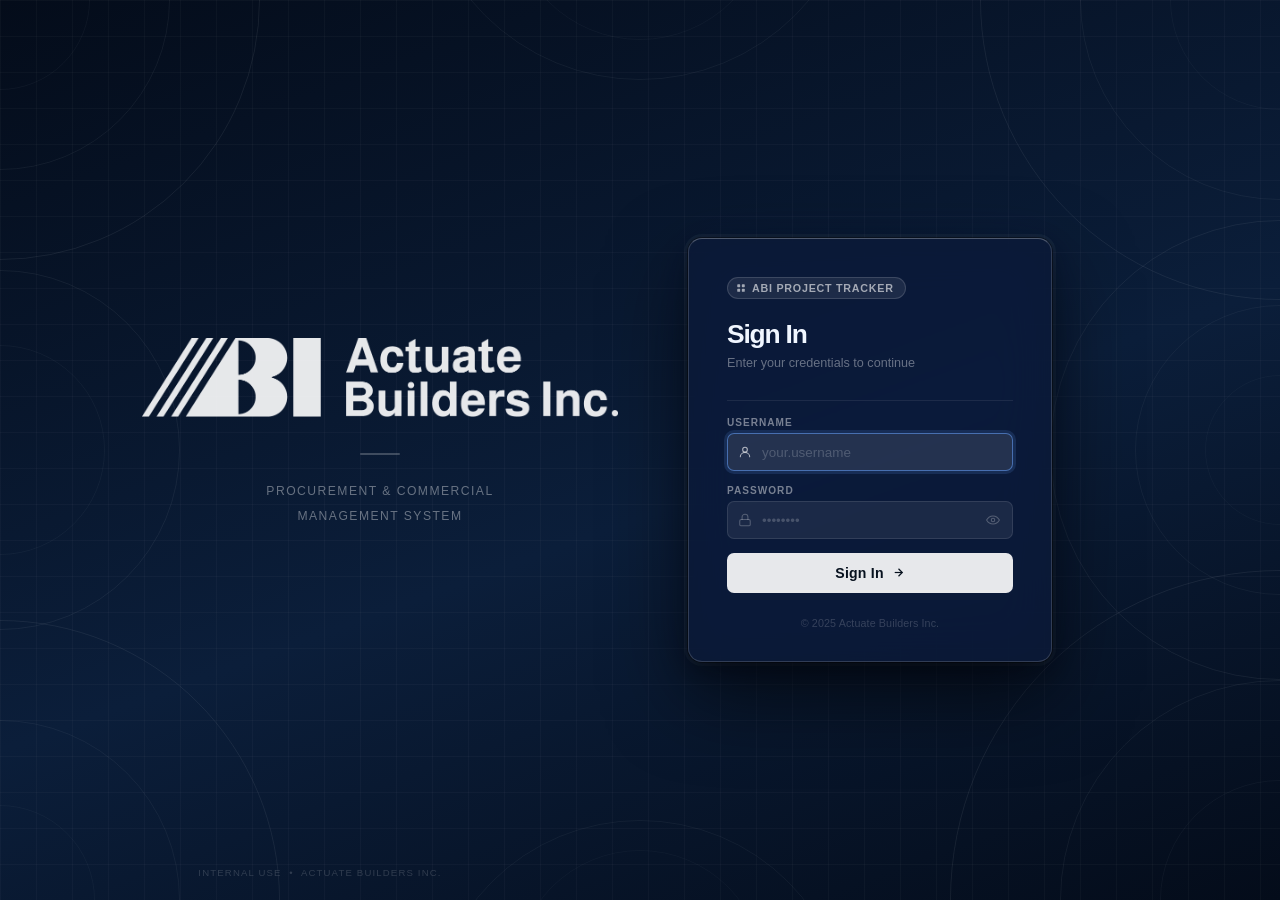
==== audit.html @ 3002691d "Add files via upload" ====
<!DOCTYPE html>
<html lang="en">
<head>
  <meta charset="UTF-8" />
  <meta name="viewport" content="width=device-width, initial-scale=1.0" />
  <title>Audit Log &mdash; ABI Project Tracker</title>
  <link rel="icon" type="image/png" href="favicon.png" />
  <link rel="stylesheet" href="css/styles.css" />
</head>
<body>

  <!-- HEADER -->
  <header class="site-header">
    <div class="header-inner">
      <div class="header-brand">
        <a class="header-logo-link" href="projects.html" title="All Projects">
          <img class="header-logo" src="Abi-Horizontal-Stack-Full-Color-RGB-1064px_72ppi-removebg-preview.png" alt="Actuate Builders Inc." />
        </a>
        <div class="header-logo-divider"></div>
        <div>
          <div class="header-title">Audit Log</div>
          <div class="header-subtitle">Change trail for all procurement actions</div>
        </div>
      </div>
      <div class="header-meta">
        <a href="projects.html" class="nav-link-btn">
          <svg width="13" height="13" viewBox="0 0 24 24" fill="none" stroke="currentColor" stroke-width="2"><rect x="3" y="3" width="7" height="7" rx="1"/><rect x="14" y="3" width="7" height="7" rx="1"/><rect x="3" y="14" width="7" height="7" rx="1"/><rect x="14" y="14" width="7" height="7" rx="1"/></svg>
          All Projects
        </a>
        <span class="header-badge">AUDIT</span>
        <span class="current-date" id="current-date"></span>
        <div class="auth-slot" id="auth-slot"></div>
      </div>
    </div>
  </header>

  <!-- MAIN -->
  <main class="container" style="padding-top: 28px; padding-bottom: 48px;">

    <div style="display:flex;align-items:center;gap:16px;margin-bottom:20px;flex-wrap:wrap;">
      <h1 style="font-size:1.25rem;font-weight:700;margin:0;">Change History</h1>
      <div style="display:flex;gap:10px;flex-wrap:wrap;margin-left:auto;">
        <select class="filter-select" id="filter-project" style="min-width:180px;">
          <option value="">All Projects</option>
        </select>
        <select class="filter-select" id="filter-action">
          <option value="">All Actions</option>
          <option value="create">Created</option>
          <option value="update">Updated</option>
          <option value="delete">Deleted</option>
        </select>
        <button class="btn" id="refresh-btn">
          <svg width="13" height="13" viewBox="0 0 24 24" fill="none" stroke="currentColor" stroke-width="2"><polyline points="23,4 23,11 16,11"/><path d="M20.49 15a9 9 0 1 1-2.12-9.36L23 11"/></svg>
          Refresh
        </button>
      </div>
    </div>

    <div id="audit-log-wrap">
      <div style="text-align:center;padding:60px 20px;color:var(--text-muted);">Loading&hellip;</div>
    </div>

    <div id="audit-pagination" style="display:flex;justify-content:center;gap:10px;margin-top:20px;"></div>

  </main>

  <footer class="site-footer">
    ABI Project Tracker &mdash; Audit Log &nbsp;&bull;&nbsp; <a href="projects.html" style="color:var(--text-light);text-decoration:none;">All Projects &rarr;</a>
  </footer>

  <script src="js/backend.js"></script>
  <script src="js/auth.js"></script>
  <script src="js/store.js"></script>
  <script src="js/audit-admin.js"></script>
</body>
</html>
---- css/styles.css ----
@import url('https://fonts.googleapis.com/css2?family=Inter:wght@400;500;600;700;800&display=swap');

/* ==============================
   RESET & BASE
============================== */
*, *::before, *::after { box-sizing: border-box; margin: 0; padding: 0; }

:root {
  --primary: #1a3a5c;
  --primary-light: #2563a8;
  --accent: #f59e0b;
  --accent-dark: #d97706;
  --success: #16a34a;
  --danger: #dc2626;
  --warning: #ea580c;
  --info: #0284c7;
  --teal: #0d9488;
  --bg: #f1f5f9;
  --surface: #ffffff;
  --surface-2: #f4f7fa;
  --border: #c8d2dc;
  --text: #0f1e30;
  --text-muted: #445567;
  --text-light: #62778f;
  --shadow-sm: 0 1px 3px rgba(0,0,0,.07), 0 1px 2px rgba(0,0,0,.04);
  --shadow: 0 4px 12px -1px rgba(0,0,0,.1), 0 2px 6px -1px rgba(0,0,0,.06);
  --shadow-lg: 0 12px 24px -4px rgba(0,0,0,.12), 0 4px 8px -2px rgba(0,0,0,.06);
  --radius: 8px;
  --radius-lg: 12px;
  --radius-xl: 16px;
  --font: 'Inter', 'Segoe UI', system-ui, -apple-system, sans-serif;
  /* Team colours */
  --comm: #93c5fd;
  --proc: #6ee7b7;
  /* Easing & timing */
  --ease-out: cubic-bezier(0.16, 1, 0.3, 1);
  --ease-in:  cubic-bezier(0.4, 0, 1, 1);
  --ease:     cubic-bezier(0.4, 0, 0.2, 1);
}

html { font-size: 14px; scroll-behavior: smooth; -webkit-font-smoothing: antialiased; }
body { font-family: var(--font); background: var(--bg); color: var(--text); min-height: 100vh; letter-spacing: -0.005em; }

/* ==============================
   HEADER
============================== */
.site-header {
  background: linear-gradient(135deg, #0e2641 0%, #112f50 55%, #0b1f38 100%);
  color: #fff;
  padding: 0 1.5rem;
  position: sticky;
  top: 0;
  z-index: 100;
  box-shadow: 0 2px 20px rgba(0,0,0,.25);
  border-bottom: 1px solid rgba(255,255,255,.05);
}

.header-inner {
  display: flex;
  align-items: center;
  justify-content: space-between;
  height: 50px;
  max-width: 1600px;
  margin: 0 auto;
}

/* ==============================
   TEAM NAV BAR
============================== */
.team-nav-bar {
  border-top: 1px solid rgba(255,255,255,.08);
  background: transparent;
}

.team-nav-inner {
  max-width: 1600px;
  margin: 0 auto;
  padding: 0 1.5rem;
  display: flex;
  align-items: center;
  gap: 2px;
}

.team-btn {
  display: inline-flex;
  align-items: center;
  gap: 6px;
  padding: 7px 16px;
  font-family: var(--font);
  font-size: 0.82rem;
  font-weight: 600;
  color: rgba(255,255,255,.75);
  background: none;
  border: none;
  border-bottom: 3px solid transparent;
  margin-bottom: -1px;
  cursor: pointer;
  transition: color .28s var(--ease), border-color .28s var(--ease), background .28s var(--ease);
  white-space: nowrap;
  letter-spacing: 0.01em;
}

.team-btn:hover {
  color: rgba(255,255,255,.97);
  background: rgba(255,255,255,.06);
}

.team-btn.active[data-team="commercial"] {
  color: var(--comm);
  border-bottom-color: var(--comm);
}

.team-btn.active[data-team="procurement"] {
  color: var(--proc);
  border-bottom-color: var(--proc);
}

.team-divider {
  width: 1px;
  height: 18px;
  background: rgba(255,255,255,.15);
  margin: 0 12px;
}

.team-label {
  font-size: 0.7rem;
  color: rgba(255,255,255,.62);
  letter-spacing: 0.05em;
  text-transform: uppercase;
  font-weight: 500;
}

.header-brand {
  display: flex;
  align-items: center;
  gap: 0;
}

/* ABI logo link */
.header-logo-link {
  display: flex;
  align-items: center;
  line-height: 0;
  border-radius: 4px;
  transition: opacity .15s;
}
.header-logo-link:hover { opacity: .8; }

/* ABI logo */
.header-logo {
  height: 30px;
  width: auto;
  filter: brightness(0) invert(1);
  opacity: 0.92;
  flex-shrink: 0;
}

.header-logo-divider {
  width: 1px;
  height: 28px;
  background: rgba(255,255,255,.18);
  margin: 0 16px;
  flex-shrink: 0;
}

.header-title {
  font-size: 1.05rem;
  font-weight: 700;
  letter-spacing: -0.02em;
  color: #fff;
  line-height: 1.2;
}

.header-subtitle {
  font-size: 0.7rem;
  color: rgba(147,197,253,.96);
  margin-top: 2px;
  letter-spacing: 0.01em;
}

.header-meta {
  display: flex;
  align-items: center;
  gap: 16px;
}

.header-badge {
  background: rgba(255,255,255,.1);
  border: 1px solid rgba(255,255,255,.18);
  border-radius: 20px;
  padding: 3px 11px;
  font-size: 0.67rem;
  color: rgba(224,242,254,.97);
  font-weight: 600;
  letter-spacing: 0.06em;
  text-transform: uppercase;
}

.current-date {
  font-size: 0.7rem;
  color: rgba(147,197,253,.9);
  font-weight: 400;
}

.nav-link-btn {
  display: inline-flex;
  align-items: center;
  gap: 6px;
  padding: 6px 14px;
  background: rgba(255,255,255,.09);
  border: 1px solid rgba(255,255,255,.15);
  border-radius: 8px;
  color: rgba(224,242,254,.97);
  font-size: 0.73rem;
  font-weight: 500;
  text-decoration: none;
  transition: background .22s var(--ease), border-color .22s var(--ease), color .22s var(--ease), box-shadow .22s var(--ease);
  font-family: var(--font);
  letter-spacing: 0;
}
.nav-link-btn:hover {
  background: rgba(255,255,255,.17);
  border-color: rgba(255,255,255,.28);
  color: #fff;
  box-shadow: 0 2px 10px rgba(0,0,0,.2);
}

/* ==============================
   LAYOUT
============================== */
.container {
  max-width: 1600px;
  margin: 0 auto;
  padding: 0.75rem 1.5rem 0.5rem;
}

/* ==============================
   SUMMARY CARDS
============================== */
.summary-grid {
  display: grid;
  grid-template-columns: repeat(6, minmax(0, 1fr));
  gap: 0.375rem;
  margin-bottom: 0.625rem;
}

.summary-card {
  background: var(--surface);
  border-radius: 6px;
  padding: 0.625rem 0.875rem 0.625rem 0.875rem;
  box-shadow: 0 1px 3px rgba(0,0,0,.07);
  border: 1px solid var(--border);
  border-left: 3px solid transparent;
  position: relative;
  overflow: hidden;
  transition: box-shadow .28s var(--ease-out), transform .28s var(--ease-out), border-color .28s;
}

.summary-card:hover {
  box-shadow: 0 8px 24px rgba(0,0,0,.12);
  transform: translateY(-2px);
}

/* Cards fade+slide in on page load */
.summary-grid { animation: gridFadeIn .4s var(--ease-out) both; }
@keyframes gridFadeIn {
  from { opacity: 0; transform: translateY(6px); }
  to   { opacity: 1; transform: translateY(0);   }
}

.summary-card::before { display: none; }

.summary-card.blue   { border-left-color: var(--primary-light); }
.summary-card.amber  { border-left-color: var(--accent); }
.summary-card.green  { border-left-color: var(--success); }
.summary-card.orange { border-left-color: var(--warning); }
.summary-card.sky    { border-left-color: var(--info); }
.summary-card.purple { border-left-color: #7c3aed; }
.summary-card.teal   { border-left-color: var(--teal); }
.summary-card.red    { border-left-color: var(--danger); }

.hidden { display: none !important; }

.card-label {
  font-size: 0.65rem;
  font-weight: 700;
  text-transform: uppercase;
  letter-spacing: 0.07em;
  color: var(--text-muted);
  margin-bottom: 3px;
}

.card-value {
  font-size: 1.3rem;
  font-weight: 800;
  color: var(--text);
  line-height: 1;
  letter-spacing: -0.025em;
}

.card-value.small { font-size: 1.05rem; letter-spacing: -0.02em; }

.card-sub {
  font-size: 0.63rem;
  color: var(--text-light);
  margin-top: 3px;
}

.card-icon {
  position: absolute;
  right: 0.75rem;
  top: 50%;
  transform: translateY(-50%);
  font-size: 2rem;
  opacity: 0.04;
  color: var(--primary);
}

/* ==============================
   TOOLBAR
============================== */
.toolbar {
  background: var(--surface);
  border: 1px solid var(--border);
  border-radius: var(--radius);
  padding: .5rem .875rem;
  display: flex;
  flex-wrap: wrap;
  gap: .4rem;
  align-items: center;
  margin-bottom: 0.625rem;
  box-shadow: var(--shadow-sm);
}

.search-wrap {
  position: relative;
  flex: 1;
  min-width: 200px;
}

.search-wrap svg {
  position: absolute;
  left: 10px;
  top: 50%;
  transform: translateY(-50%);
  color: var(--text-muted);
  pointer-events: none;
}

.search-input {
  width: 100%;
  padding: 6px 10px 6px 30px;
  border: 1.5px solid var(--border);
  border-radius: var(--radius);
  font-family: var(--font);
  font-size: 0.85rem;
  color: var(--text);
  background: var(--surface-2);
  transition: border-color .22s var(--ease), box-shadow .28s var(--ease-out), background .22s;
  outline: none;
}

.search-input:focus {
  border-color: var(--primary-light);
  box-shadow: 0 0 0 3px rgba(37,99,168,.14);
  background: #fff;
}

.filter-select {
  padding: 6px 28px 6px 10px;
  border: 1.5px solid var(--border);
  border-radius: var(--radius);
  font-family: var(--font);
  font-size: 0.85rem;
  color: var(--text);
  background: var(--surface-2);
  cursor: pointer;
  outline: none;
  appearance: none;
  background-image: url("data:image/svg+xml,%3Csvg xmlns='http://www.w3.org/2000/svg' width='12' height='12' viewBox='0 0 24 24' fill='none' stroke='%2364748b' stroke-width='2'%3E%3Cpath d='M6 9l6 6 6-6'/%3E%3C/svg%3E");
  background-repeat: no-repeat;
  background-position: right 10px center;
  transition: border-color .15s;
  min-width: 170px;
}

.filter-select:focus { border-color: var(--primary-light); }

.toolbar-divider {
  width: 1px;
  height: 28px;
  background: var(--border);
}

.btn {
  display: inline-flex;
  align-items: center;
  gap: 5px;
  padding: 5px 11px;
  border: 1px solid var(--border);
  border-radius: var(--radius);
  font-family: var(--font);
  font-size: 0.8rem;
  font-weight: 500;
  cursor: pointer;
  transition: background .22s var(--ease-out), border-color .22s, box-shadow .22s var(--ease-out), transform .18s var(--ease-out), color .22s;
  background: var(--surface);
  color: var(--text);
  text-decoration: none;
  white-space: nowrap;
  letter-spacing: -0.005em;
}

.btn:hover { background: var(--surface-2); border-color: #c8d4e0; transform: translateY(-1px); box-shadow: 0 2px 6px rgba(0,0,0,.07); }
.btn:active { transform: scale(.97) translateY(0); box-shadow: none; transition-duration: .08s; }
.btn-primary { background: var(--primary); color: #fff; border-color: var(--primary); }
.btn-primary:hover { background: var(--primary-light); border-color: var(--primary-light); box-shadow: 0 4px 14px rgba(37,99,168,.38); }

.result-count {
  margin-left: auto;
  font-size: 0.75rem;
  color: var(--text-muted);
  white-space: nowrap;
}

/* ==============================
   TABLE SECTION
============================== */
.table-section {
  background: var(--surface);
  border: 1px solid var(--border);
  border-radius: var(--radius-lg);
  box-shadow: var(--shadow-sm);
  overflow: hidden;
  margin-bottom: 0;
}

.table-tabs {
  display: flex;
  border-bottom: 1px solid var(--border);
  background: linear-gradient(to bottom, #f7f9fc, #f1f5f9);
  padding: 0 0.625rem;
  gap: 2px;
}

.tab-btn {
  padding: 7px 12px;
  font-size: 0.76rem;
  font-weight: 600;
  color: var(--text-muted);
  cursor: pointer;
  border: none;
  background: none;
  border-bottom: 2px solid transparent;
  margin-bottom: -1px;
  transition: color .22s var(--ease), border-color .22s var(--ease), background .22s var(--ease);
  font-family: var(--font);
  white-space: nowrap;
  letter-spacing: 0.01em;
  border-radius: 6px 6px 0 0;
}

.tab-btn:hover { color: var(--text); background: rgba(0,0,0,.04); }
.tab-btn.active { color: var(--primary-light); border-bottom-color: var(--primary-light); font-weight: 700; background: rgba(37,99,168,.05); }

.table-wrap {
  overflow-x: auto;
}

table {
  width: 100%;
  border-collapse: collapse;
  font-size: 0.82rem;
}

thead th {
  background: linear-gradient(to bottom, #e4ebf4 0%, #d9e3ee 100%);
  color: var(--text-muted);
  font-size: 0.68rem;
  font-weight: 700;
  text-transform: uppercase;
  letter-spacing: 0.07em;
  padding: 7px 10px;
  text-align: center;
  border-bottom: 2px solid var(--border);
  white-space: nowrap;
  position: sticky;
  top: 0;
  z-index: 2;
  cursor: pointer;
  user-select: none;
  transition: background .22s var(--ease), color .22s var(--ease);
}

thead th:hover { background: linear-gradient(to bottom, #d9e1ec 0%, #cdd6e4 100%); color: var(--text); }
thead th .sort-icon { margin-left: 4px; opacity: 0.52; font-size: 10px; transition: opacity .2s, color .2s, transform .2s var(--ease-out); }
thead th.sort-asc  .sort-icon { opacity: 1; color: var(--primary-light); transform: translateY(-1px); }
thead th.sort-desc .sort-icon { opacity: 1; color: var(--primary-light); transform: translateY(1px); }

tbody tr {
  border-bottom: 1px solid #dde4ee;
  transition: background .22s var(--ease);
  cursor: pointer;
}

tbody tr:nth-child(even) { background: #eef3f9; }
tbody tr:hover { background: #f0f6ff !important; }
tbody tr:last-child { border-bottom: none; }
tbody tr.long-lead { background: #fffcf0 !important; }
tbody tr.long-lead:nth-child(even) { background: #fffae8 !important; }
tbody tr.long-lead:hover { background: #fef6d6 !important; }
tbody tr.highlighted { background: #edf5ff !important; }

td {
  padding: 7px 10px;
  vertical-align: middle;
  text-align: center;
  color: var(--text);
  max-width: 280px;
  overflow: hidden;
  white-space: nowrap;
}

/* Cell overflow tooltip */
#cell-tooltip {
  position: fixed;
  display: none;
  background: #1a2540;
  color: #f1f5f9;
  padding: 7px 12px;
  border-radius: 7px;
  font-size: 0.8rem;
  font-family: var(--font);
  line-height: 1.5;
  max-width: 360px;
  white-space: normal;
  word-break: break-word;
  pointer-events: none;
  z-index: 9999;
  box-shadow: 0 6px 20px rgba(0,0,0,.3);
  border: 1px solid rgba(255,255,255,.1);
}

td.num { color: var(--text); font-weight: 700; text-align: center; }
td.amount { font-variant-numeric: tabular-nums; text-align: center; font-weight: 500; }
td.amount.negative { color: var(--danger); }
td.amount.positive { color: var(--success); }

.trade-tag {
  display: inline-block;
  padding: 2px 8px;
  border-radius: 20px;
  font-size: 0.68rem;
  font-weight: 600;
  background: #e0e7ff;
  color: #3730a3;
  white-space: nowrap;
}

.trade-tag.prelim  { background: #e0f2fe; color: #0369a1; }
.trade-tag.civil   { background: #dcfce7; color: #166534; }
.trade-tag.mech    { background: #fef3c7; color: #92400e; }
.trade-tag.fire    { background: #fee2e2; color: #991b1b; }
.trade-tag.elec    { background: #ede9fe; color: #5b21b6; }
.trade-tag.join    { background: #fce7f3; color: #9d174d; }
.trade-tag.sign    { background: #e0f2fe; color: #0369a1; }
.trade-tag.aux     { background: #d1fae5; color: #065f46; }

.priority-badge {
  display: inline-block;
  padding: 2px 8px;
  border-radius: 4px;
  font-size: 0.68rem;
  font-weight: 700;
  text-transform: uppercase;
  letter-spacing: 0.05em;
}

.priority-badge.high   { background: #fee2e2; color: #b91c1c; }
.priority-badge.medium { background: #fef3c7; color: #b45309; }
.priority-badge.low    { background: #d1fae5; color: #065f46; }

.status-dot {
  width: 8px;
  height: 8px;
  border-radius: 50%;
  display: inline-block;
  margin-right: 6px;
}

.status-dot.lead  { background: var(--accent); box-shadow: 0 0 0 3px rgba(245,158,11,.2); }
.status-dot.empty { background: #cbd5e1; }

.long-lead-tag {
  display: inline-flex;
  align-items: center;
  gap: 4px;
  padding: 2px 8px;
  border-radius: 4px;
  background: #fef3c7;
  color: #92400e;
  font-size: 0.68rem;
  font-weight: 700;
  border: 1px solid #fde68a;
  white-space: nowrap;
}

.po-tag {
  display: inline-flex;
  align-items: center;
  gap: 4px;
  padding: 2px 8px;
  border-radius: 4px;
  background: #dcfce7;
  color: #166534;
  font-size: 0.68rem;
  font-weight: 700;
  border: 1px solid #bbf7d0;
}

.empty-tag {
  color: var(--text-light);
  font-size: 0.75rem;
}

.endorsed-tag {
  display: inline-flex;
  align-items: center;
  padding: 2px 8px;
  border-radius: 4px;
  background: #dbeafe;
  color: #1d4ed8;
  font-size: 0.68rem;
  font-weight: 700;
  border: 1px solid #bfdbfe;
}

.scope-text {
  display: block;
  white-space: nowrap;
  overflow: hidden;
  text-overflow: ellipsis;
  max-width: 100%;
  text-align: left;
}

.timeline-text {
  display: block;
  white-space: nowrap;
  overflow: hidden;
  text-overflow: ellipsis;
  max-width: 100%;
  text-align: left;
  font-size: 0.82rem;
  color: var(--text-muted);
}

td.td-amt {
  font-variant-numeric: tabular-nums;
  text-align: center;
  font-weight: 500;
  white-space: nowrap;
}

span.amount { font-variant-numeric: tabular-nums; }
span.amount.negative { color: var(--danger); font-weight: 600; }
span.amount.positive { color: var(--success); font-weight: 600; }


/* Modal section tags */
.modal-section-tag {
  display: flex;
  align-items: center;
  gap: 8px;
}

.modal-section-tag::before {
  content: '';
  display: inline-block;
  width: 10px;
  height: 10px;
  border-radius: 50%;
  flex-shrink: 0;
}

.modal-section-tag.commercial::before { background: var(--comm); }
.modal-section-tag.procurement::before { background: var(--proc); }

.no-results {
  text-align: center;
  padding: 4rem 2rem;
  color: var(--text-muted);
}

.no-results svg { opacity: 0.3; margin-bottom: 12px; }
.no-results p { font-size: 0.9rem; }

/* ==============================
   MODAL
============================== */
.modal-overlay {
  position: fixed;
  inset: 0;
  background: rgba(10,18,35,.6);
  backdrop-filter: blur(2px);
  -webkit-backdrop-filter: blur(2px);
  z-index: 200;
  display: flex;
  align-items: center;
  justify-content: center;
  padding: 1.5rem;
  opacity: 0;
  pointer-events: none;
  transition: opacity .28s var(--ease);
}

.modal-overlay.open {
  opacity: 1;
  pointer-events: all;
}

/* Exit state: slide down, fade out, shrink slightly */
.modal {
  background: var(--surface);
  border-radius: var(--radius-xl);
  width: 100%;
  max-width: 820px;
  max-height: 90vh;
  display: flex;
  flex-direction: column;
  box-shadow: 0 28px 60px rgba(0,0,0,.3), 0 0 0 1px rgba(255,255,255,.05);
  opacity: 0;
  transform: translateY(18px) scale(.97);
  transition: transform .2s var(--ease-in), opacity .2s var(--ease-in);
}

/* Entry state: spring up, fade in */
.modal-overlay.open .modal {
  opacity: 1;
  transform: translateY(0) scale(1);
  transition: transform .42s var(--ease-out), opacity .3s var(--ease-out);
}

.modal-header {
  display: flex;
  align-items: flex-start;
  justify-content: space-between;
  padding: 1rem 1.375rem 0.875rem;
  border-bottom: 1px solid var(--border);
  gap: 0.75rem;
}

.modal-title-wrap {}
.modal-no {
  font-size: 0.72rem;
  font-weight: 700;
  color: var(--text-muted);
  text-transform: uppercase;
  letter-spacing: 0.07em;
  margin-bottom: 4px;
}

.modal-title {
  font-size: 1.1rem;
  font-weight: 700;
  color: var(--text);
  line-height: 1.3;
}

.modal-close {
  width: 32px;
  height: 32px;
  border-radius: 8px;
  border: 1px solid var(--border);
  background: none;
  cursor: pointer;
  display: flex;
  align-items: center;
  justify-content: center;
  color: var(--text-muted);
  font-size: 1.1rem;
  flex-shrink: 0;
  transition: background .22s var(--ease), color .22s var(--ease), transform .22s var(--ease-out), border-color .22s;
}

.modal-close:hover { background: var(--surface-2); color: var(--text); transform: rotate(90deg); border-color: #c8d4e0; }

.modal-body {
  overflow-y: auto;
  padding: 1rem 1.375rem;
  flex: 1;
}

.modal-section {
  margin-bottom: 1rem;
}

.modal-section-title {
  font-size: 0.68rem;
  font-weight: 700;
  text-transform: uppercase;
  letter-spacing: 0.08em;
  color: var(--text-muted);
  margin-bottom: 7px;
  padding-bottom: 5px;
  border-bottom: 1px solid var(--border);
}

.detail-grid {
  display: grid;
  grid-template-columns: repeat(auto-fit, minmax(200px, 1fr));
  gap: 7px;
}

.detail-item {}
.detail-label {
  font-size: 0.68rem;
  font-weight: 600;
  color: var(--text-muted);
  text-transform: uppercase;
  letter-spacing: 0.05em;
  margin-bottom: 3px;
}

.detail-value {
  font-size: 0.85rem;
  color: var(--text);
  font-weight: 500;
}

.detail-value.amount { color: var(--primary-light); font-weight: 700; }
.detail-value.negative { color: var(--danger); font-weight: 700; }
.detail-value.positive { color: var(--success); font-weight: 700; }
.detail-value.empty { color: var(--text-light); font-style: italic; font-weight: 400; }

.modal-footer {
  padding: 0.625rem 1.375rem;
  border-top: 1px solid var(--border);
  display: flex;
  justify-content: flex-end;
  gap: 6px;
}

/* ==============================
   SHARED FORM UTILITIES
   (used by add-item modal in index.html)
============================== */
.form-row { margin-bottom: 0.625rem; }
.form-row.two-col { display: grid; grid-template-columns: 1fr 1fr; gap: 0.75rem; }
.form-group { display: flex; flex-direction: column; gap: 4px; }
.form-group.required .form-label::after { content: ' *'; color: var(--danger); }
.form-label {
  font-size: 0.68rem;
  font-weight: 700;
  color: var(--text-muted);
  text-transform: uppercase;
  letter-spacing: .05em;
}
.form-input {
  width: 100%;
  padding: 6px 10px;
  border: 1.5px solid var(--border);
  border-radius: var(--radius);
  font-family: var(--font);
  font-size: 0.875rem;
  color: var(--text);
  background: var(--surface-2);
  outline: none;
  transition: border-color .22s var(--ease), box-shadow .28s var(--ease-out), background .22s;
  box-sizing: border-box;
}
.form-input:focus { border-color: var(--primary-light); box-shadow: 0 0 0 3px rgba(37,99,168,.14); background: #fff; }
.form-input:disabled,
.form-input[readonly] {
  background: #f1f5f9;
  color: #64748b;
  cursor: default;
  border-color: #e2e8f0;
  box-shadow: none;
}
.form-textarea { resize: vertical; min-height: 72px; }
.form-error { font-size: 0.75rem; color: var(--danger); font-weight: 600; margin-right: auto; }

/* View-only mode for the edit modal (viewers) */
.form-view-only {
  pointer-events: none;
  user-select: text;
}
.modal-view-banner {
  display: flex;
  align-items: center;
  gap: 10px;
  background: #fffbeb;
  border: 1.5px solid #f59e0b;
  border-left: 4px solid #f59e0b;
  border-radius: 8px;
  padding: 11px 14px;
  margin-bottom: 18px;
  font-size: .82rem;
  color: #92400e;
  font-weight: 600;
  letter-spacing: .005em;
}
.modal-view-banner svg { flex-shrink: 0; color: #d97706; width: 15px; height: 15px; }

/* Add-item modal section dividers */
.ai-section { margin-bottom: 1rem; padding-bottom: 1rem; border-bottom: 1px solid var(--border); }
.ai-section:last-child { border-bottom: none; margin-bottom: 0; padding-bottom: 0; }
.ai-section-title {
  font-size: 0.65rem;
  font-weight: 700;
  text-transform: uppercase;
  letter-spacing: .08em;
  color: var(--text-muted);
  margin-bottom: 0.75rem;
  display: flex;
  align-items: center;
  gap: 6px;
}
.ai-section-title::before {
  content: '';
  display: inline-block;
  width: 7px;
  height: 7px;
  border-radius: 50%;
  background: var(--border);
  flex-shrink: 0;
}
.ai-section-title.commercial::before { background: var(--comm); }
.ai-section-title.procurement::before { background: var(--proc); }

.add-item-modal { max-width: 680px; }
.ai-checkbox-row {
  display: flex;
  align-items: center;
  gap: 8px;
  padding-top: 1.5rem;
}
.ai-checkbox-row input[type="checkbox"] {
  width: 15px;
  height: 15px;
  accent-color: var(--primary-light);
  cursor: pointer;
  flex-shrink: 0;
}
.ai-checkbox-row label {
  font-size: 0.8rem;
  color: var(--text-muted);
  cursor: pointer;
  margin: 0;
}

/* ==============================
   IMPORT EXCEL MODAL
============================== */
.import-modal { max-width: 660px; }

/* Outline button variant (Import Excel) */
.btn-outline {
  background: transparent;
  color: var(--primary-light);
  border: 1.5px solid var(--primary-light);
}
.btn-outline:hover {
  background: #eff6ff;
  border-color: var(--primary);
  color: var(--primary);
  box-shadow: 0 4px 14px rgba(37,99,168,.18);
}

/* Drop zone */
.imp-dropzone {
  border: 2px dashed var(--border);
  border-radius: var(--radius-lg);
  padding: 2.5rem 2rem 2rem;
  text-align: center;
  cursor: pointer;
  transition: border-color .28s var(--ease), background .28s var(--ease);
  user-select: none;
}
.imp-dropzone:hover, .imp-dropzone.drag-over {
  border-color: var(--primary-light);
  background: #eff6ff;
}
.imp-dz-icon {
  color: var(--text-light);
  margin-bottom: 0.75rem;
  transition: transform .32s var(--ease-out), color .28s var(--ease);
}
.imp-dropzone:hover .imp-dz-icon,
.imp-dropzone.drag-over .imp-dz-icon {
  transform: scale(1.15) translateY(-3px);
  color: var(--primary-light);
}
.imp-dz-title { font-weight: 700; font-size: 0.95rem; color: var(--text); }
.imp-dz-sub { font-size: 0.8rem; color: var(--text-muted); margin-top: 0.3rem; }
.imp-hint {
  font-size: 0.75rem;
  color: var(--text-light);
  text-align: center;
  margin-top: 0.9rem;
  line-height: 1.5;
}

/* Info bar */
.imp-info-bar {
  background: #f0fdf4;
  border: 1px solid #86efac;
  border-radius: var(--radius);
  padding: 0.65rem 1rem;
  margin-bottom: 0.9rem;
  font-size: 0.82rem;
  color: #166534;
  line-height: 1.5;
}
.imp-unmapped { color: #92400e; }

/* Sheet row + top action row */
.imp-top-row {
  display: flex;
  align-items: center;
  gap: 0.6rem;
  margin-bottom: 0.9rem;
  flex-wrap: wrap;
}
.imp-sheet-row {
  display: flex;
  align-items: center;
  gap: 0.6rem;
  flex: 1;
}
.imp-sheet-label { font-size: 0.8rem; font-weight: 600; color: var(--text-muted); white-space: nowrap; }
.imp-sheet-sel { max-width: 260px; padding: 5px 10px; font-size: 0.82rem; }
.imp-reselect {
  margin-left: auto;
  flex-shrink: 0;
  font-size: 0.78rem;
  color: var(--text-muted);
  background: none;
  border: 1px solid var(--border);
  padding: 4px 10px;
  cursor: pointer;
  border-radius: var(--radius);
}
.imp-reselect { transition: background .22s var(--ease), color .22s var(--ease), border-color .22s; }
.imp-reselect:hover { background: var(--surface-2); color: var(--text); border-color: #c8d4e0; }

/* Preview table */
.imp-preview-wrap {
  border: 1px solid var(--border);
  border-radius: var(--radius);
  overflow: auto;
  max-height: 190px;
  margin-bottom: 1rem;
}
.imp-preview-wrap table {
  width: 100%;
  border-collapse: collapse;
  font-size: 0.76rem;
  white-space: nowrap;
}
.imp-preview-wrap thead th {
  background: var(--surface-2);
  padding: 6px 10px;
  font-weight: 700;
  color: var(--text-muted);
  border-bottom: 1px solid var(--border);
  position: sticky;
  top: 0;
}
.imp-preview-wrap tbody td {
  padding: 5px 10px;
  border-bottom: 1px solid #f1f5f9;
  color: var(--text);
}
.imp-preview-wrap tbody tr:last-child td { border-bottom: none; }
.imp-empty { color: var(--text-light); }

/* Import mode selector */
.imp-mode-section { margin-top: 0.25rem; }
.imp-mode-title {
  font-size: 0.68rem;
  font-weight: 700;
  text-transform: uppercase;
  letter-spacing: .07em;
  color: var(--text-muted);
  margin-bottom: 0.5rem;
}
.imp-mode-opt {
  display: flex;
  align-items: flex-start;
  gap: 0.7rem;
  padding: 0.7rem 0.875rem;
  border: 1.5px solid var(--border);
  border-radius: var(--radius);
  cursor: pointer;
  margin-bottom: 0.4rem;
  transition: border-color .22s var(--ease), background .22s var(--ease), box-shadow .22s var(--ease-out), transform .22s var(--ease-out);
}
.imp-mode-opt:hover {
  transform: translateY(-1px);
  box-shadow: 0 3px 10px rgba(0,0,0,.07);
}
.imp-mode-opt:has(input:checked) {
  border-color: var(--primary-light);
  background: #eff6ff;
  box-shadow: 0 0 0 3px rgba(37,99,168,.08);
}
.imp-mode-opt input { margin-top: 2px; flex-shrink: 0; accent-color: var(--primary-light); }
.imp-mode-opt strong { display: block; font-size: 0.84rem; color: var(--text); margin-bottom: 2px; }
.imp-mode-opt span { font-size: 0.76rem; color: var(--text-muted); }

/* Progress */
.imp-progress-text {
  text-align: center;
  font-size: 0.9rem;
  font-weight: 600;
  color: var(--text);
  margin: 1.5rem 0 1rem;
}
.imp-progress-bar {
  height: 8px;
  background: var(--border);
  border-radius: 99px;
  overflow: hidden;
  margin: 0 0.5rem;
}
.imp-progress-fill {
  height: 100%;
  background: var(--primary-light);
  border-radius: 99px;
  transition: width .25s ease;
}
.imp-progress-sub {
  text-align: center;
  font-size: 0.8rem;
  color: var(--text-muted);
  margin-top: 0.75rem;
  min-height: 1.2rem;
}

/* ==============================
   FOOTER
============================== */
.site-footer {
  text-align: center;
  padding: 0.5rem 1.5rem;
  font-size: 0.7rem;
  color: var(--text-light);
  border-top: 1px solid var(--border);
  margin-top: 0.5rem;
  background: var(--surface);
  letter-spacing: 0.01em;
}

/* ==============================
   OVERDUE / DUE-SOON ROW ALERTS
============================== */
tbody tr.row-overdue  { background: rgba(220,38,38,.055) !important; }
tbody tr.row-overdue:hover  { background: rgba(220,38,38,.10) !important; }
tbody tr.row-due-soon { background: rgba(234,88,12,.04) !important; }
tbody tr.row-due-soon:hover { background: rgba(234,88,12,.08) !important; }

.date-urg {
  display: inline-flex;
  align-items: center;
  gap: 3px;
  font-size: 0.78rem;
  font-weight: 600;
  white-space: nowrap;
}
.date-urg.overdue  { color: var(--danger); }
.date-urg.due-soon { color: var(--warning); }

/* ==============================
   BULK ACTION BAR
============================== */
.bulk-bar {
  position: fixed;
  bottom: 1.75rem;
  left: 50%;
  transform: translateX(-50%) translateY(12px);
  display: flex;
  align-items: center;
  gap: 0.5rem;
  background: #0e2641;
  color: #e2eaf3;
  border-radius: 40px;
  padding: 0.5rem 1rem 0.5rem 1.1rem;
  box-shadow: 0 8px 28px rgba(0,0,0,.35), 0 2px 8px rgba(0,0,0,.2);
  z-index: 300;
  opacity: 0;
  pointer-events: none;
  transition: opacity .22s var(--ease), transform .22s var(--ease-out);
  font-size: 0.78rem;
  font-weight: 600;
  white-space: nowrap;
  border: 1px solid rgba(255,255,255,.1);
}

/* ==============================
   AUTH BADGE (header)
============================== */
.auth-slot {
  display: flex;
  align-items: center;
  gap: 8px;
}
.auth-user-badge {
  display: flex;
  align-items: center;
  gap: 6px;
}
.auth-avatar {
  width: 26px;
  height: 26px;
  border-radius: 50%;
  background: rgba(255,255,255,.18);
  color: #fff;
  font-size: .75rem;
  font-weight: 700;
  display: flex;
  align-items: center;
  justify-content: center;
  flex-shrink: 0;
}
.auth-name {
  font-size: .76rem;
  font-weight: 500;
  color: rgba(255,255,255,.85);
  max-width: 120px;
  overflow: hidden;
  text-overflow: ellipsis;
  white-space: nowrap;
}
.auth-role-pill {
  font-size: .65rem;
  font-weight: 700;
  letter-spacing: .05em;
  text-transform: uppercase;
  padding: 2px 7px;
  border-radius: 20px;
}
.auth-role-admin  { background: rgba(239,68,68,.3);   color: #fca5a5; }
.auth-role-editor { background: rgba(234,179,8,.25);  color: #fde68a; }
.auth-role-viewer { background: rgba(148,163,184,.2); color: #cbd5e1; }

/* ==============================
   HISTORY BUTTON (table rows)
============================== */
.td-hist {
  width: 36px;
  min-width: 36px;
  padding: 0 4px !important;
  text-align: center;
  vertical-align: middle;
}
.th-hist {
  width: 36px;
  min-width: 36px;
  text-align: center;
  color: var(--text-muted);
}
.btn-hist {
  display: inline-flex;
  align-items: center;
  justify-content: center;
  width: 26px;
  height: 26px;
  border: none;
  background: transparent;
  border-radius: 6px;
  color: var(--text-muted);
  cursor: pointer;
  transition: background .12s, color .12s;
  padding: 0;
}
.btn-hist:hover { background: rgba(37,99,235,.1); color: var(--primary); }

/* ==============================
   HISTORY / AUDIT TIMELINE
============================== */

/* Modal container */
.history-modal {
  max-width: 620px;
  width: 96vw;
  max-height: 84vh;
  display: flex;
  flex-direction: column;
}
.history-modal .modal-body {
  overflow-y: auto;
  flex: 1;
  padding: 16px 18px;
}

/* State messages */
.hist-loading, .hist-empty, .hist-error {
  text-align: center;
  padding: 44px 20px;
  color: var(--text-muted);
  font-size: .88rem;
}
.hist-error { color: #b91c1c; }

/* ── Timeline wrapper ── */
.hist-timeline {
  position: relative;
  padding-left: 28px;
}
.hist-timeline::before {
  content: '';
  position: absolute;
  left: 8px;
  top: 0; bottom: 0;
  width: 2px;
  background: linear-gradient(to bottom, #e2e8f0 85%, transparent 100%);
  border-radius: 2px;
}

/* ── Entry ── */
.hist-entry {
  position: relative;
  margin-bottom: 14px;
}

/* Colored timeline dot */
.hist-dot {
  position: absolute;
  left: -23px;
  top: 15px;
  width: 10px; height: 10px;
  border-radius: 50%;
  background: #94a3b8;
  border: 2px solid #fff;
  box-shadow: 0 0 0 1.5px #cbd5e1;
  z-index: 1;
}
.hist-entry.create .hist-dot { background: #16a34a; box-shadow: 0 0 0 1.5px #86efac; }
.hist-entry.update .hist-dot { background: #2563eb; box-shadow: 0 0 0 1.5px #93c5fd; }
.hist-entry.delete .hist-dot { background: #dc2626; box-shadow: 0 0 0 1.5px #fca5a5; }

/* ── Card ── */
.hist-card {
  border: 1px solid #e5e7eb;
  border-radius: 10px;
  overflow: hidden;
  background: #fff;
  transition: box-shadow .15s;
}
.hist-card:hover { box-shadow: 0 2px 10px rgba(0,0,0,.07); }

/* Card header */
.hist-card-head {
  padding: 10px 14px;
  background: #f9fafb;
  border-bottom: 1px solid #e5e7eb;
}

/* Top row: avatar · badge · username · date */
.hist-meta-row {
  display: flex;
  align-items: center;
  gap: 8px;
}

/* User avatar circle */
.hist-avatar {
  width: 26px; height: 26px;
  border-radius: 50%;
  background: #1e3a5f;
  color: #fff;
  font-size: .64rem;
  font-weight: 700;
  display: flex;
  align-items: center;
  justify-content: center;
  flex-shrink: 0;
  letter-spacing: 0;
}

/* Action badge */
.hist-action-badge {
  font-size: .63rem;
  font-weight: 700;
  letter-spacing: .06em;
  text-transform: uppercase;
  padding: 2px 8px;
  border-radius: 20px;
  flex-shrink: 0;
}
.hist-action-badge.create { background: #dcfce7; color: #15803d; }
.hist-action-badge.update { background: #dbeafe; color: #1d4ed8; }
.hist-action-badge.delete { background: #fee2e2; color: #b91c1c; }

/* Username */
.hist-username {
  font-size: .81rem;
  font-weight: 600;
  color: #1e293b;
}

/* Timestamp */
.hist-date {
  margin-left: auto;
  font-size: .73rem;
  color: #9ca3af;
  white-space: nowrap;
  flex-shrink: 0;
}

/* Location row (audit page only) */
.hist-loc-row {
  display: flex;
  align-items: center;
  gap: 6px;
  margin-top: 5px;
  margin-left: 34px;
  flex-wrap: wrap;
}
.hist-loc-item {
  font-size: .75rem;
  font-weight: 500;
  color: #374151;
}
.hist-loc-sep { color: #d1d5db; font-size: .75rem; }
.hist-loc-proj {
  font-size: .67rem;
  font-weight: 500;
  background: #f1f5f9;
  color: #475569;
  padding: 1px 7px;
  border-radius: 20px;
}

/* ── Diff view (update) ── */
.hist-diff {
  padding: 10px 14px;
  display: flex;
  flex-wrap: wrap;
  gap: 5px 8px;
  align-items: flex-start;
}

.hist-diff-row {
  display: inline-flex;
  align-items: center;
  gap: 5px;
  background: #f8fafc;
  border: 1px solid #e2e8f0;
  border-radius: 5px;
  padding: 4px 10px;
  max-width: 100%;
}
.hist-diff-row:last-child { border-bottom: none; }

.hist-diff-label {
  font-size: .68rem;
  font-weight: 700;
  color: #6b7280;
  text-transform: uppercase;
  letter-spacing: .05em;
  white-space: nowrap;
  flex-shrink: 0;
}
.hist-diff-label::after { content: ':'; }

.hist-diff-values {
  display: flex;
  align-items: center;
  gap: 5px;
  flex-wrap: wrap;
}

.hist-old-val {
  background: #fef2f2;
  color: #b91c1c;
  border: 1px solid #fecaca;
  padding: 2px 9px;
  border-radius: 5px;
  font-size: .79rem;
  word-break: break-word;
  line-height: 1.5;
}
.hist-new-val {
  background: #f0fdf4;
  color: #15803d;
  border: 1px solid #bbf7d0;
  padding: 2px 9px;
  border-radius: 5px;
  font-size: .79rem;
  font-weight: 500;
  word-break: break-word;
  line-height: 1.5;
}
.hist-empty-val { font-style: italic; opacity: .6; }
.hist-arrow { color: #d1d5db; font-size: .88rem; flex-shrink: 0; }

/* ── Snapshot view (create / delete) ── */
.hist-snapshot {
  padding: 10px 14px;
  border-left: 3px solid transparent;
  display: flex;
  flex-wrap: wrap;
  gap: 5px 8px;
  align-items: flex-start;
}
.hist-entry.create .hist-snapshot { border-left-color: #86efac; }
.hist-entry.delete .hist-snapshot { border-left-color: #fca5a5; }

.hist-snap-row {
  display: inline-flex;
  align-items: baseline;
  gap: 3px;
  font-size: .79rem;
  background: #f8fafc;
  border: 1px solid #e2e8f0;
  border-radius: 5px;
  padding: 3px 9px;
}
.hist-snap-key {
  color: #6b7280;
  font-weight: 600;
  font-size: .72rem;
  white-space: nowrap;
}
.hist-snap-key::after { content: ':\00a0'; }
.hist-snap-val {
  color: #1e293b;
  font-weight: 500;
  word-break: break-word;
  line-height: 1.4;
}
.hist-more {
  font-size: .72rem;
  color: #94a3b8;
  font-style: italic;
  padding: 2px 0;
  flex-basis: 100%;
}

/* Inline change note on history entries */
.hist-note {
  display: flex;
  align-items: flex-start;
  gap: 6px;
  padding: 7px 14px 10px;
  font-size: .78rem;
  color: #475569;
  font-style: italic;
  border-top: 1px solid #f1f5f9;
}
.hist-note svg { flex-shrink: 0; margin-top: 1px; opacity: .6; }

/* Modal footer — stacked layout for note input */
.modal-footer-col {
  flex-direction: column;
  align-items: stretch;
  gap: 10px;
}
.modal-footer-col .modal-footer-btns {
  display: flex;
  justify-content: flex-end;
  gap: 8px;
}
.save-note-input {
  font-size: .8rem;
  padding: 6px 10px;
  height: auto;
  color: var(--text-muted);
}

/* ==============================
   USER MANAGEMENT MODAL
============================== */
.users-modal {
  max-width: 680px;
  width: 95vw;
  max-height: 85vh;
  display: flex;
  flex-direction: column;
}
.users-modal .modal-body { overflow-y: auto; flex: 1; }
.users-table {
  width: 100%;
  border-collapse: collapse;
  font-size: .84rem;
}
.users-table th {
  text-align: left;
  padding: 8px 10px;
  font-size: .72rem;
  font-weight: 600;
  text-transform: uppercase;
  letter-spacing: .05em;
  color: var(--text-muted);
  border-bottom: 2px solid #e5e7eb;
}
.users-table td {
  padding: 9px 10px;
  border-bottom: 1px solid #f3f4f6;
  vertical-align: middle;
}
.users-table tr:last-child td { border-bottom: none; }
.user-role-badge {
  font-size: .68rem;
  font-weight: 700;
  letter-spacing: .05em;
  text-transform: uppercase;
  padding: 2px 8px;
  border-radius: 20px;
}
.user-role-badge.admin  { background: #fee2e2; color: #991b1b; }
.user-role-badge.editor { background: #fef3c7; color: #92400e; }
.user-role-badge.viewer { background: #f3f4f6; color: #4b5563; }
.users-add-form {
  display: grid;
  grid-template-columns: 1fr 1fr;
  gap: 10px 14px;
  padding: 16px;
  background: #f9fafb;
  border-radius: 10px;
  border: 1px solid #e5e7eb;
  margin-top: 16px;
}
.users-add-form .form-group { margin: 0; }
.users-add-form-title {
  grid-column: 1 / -1;
  font-size: .8rem;
  font-weight: 700;
  color: #374151;
}
.users-add-actions {
  grid-column: 1 / -1;
  display: flex;
  gap: 8px;
  justify-content: flex-end;
}
.uf-error {
  grid-column: 1 / -1;
  color: #b91c1c;
  font-size: .8rem;
  background: #fef2f2;
  border: 1px solid #fecaca;
  padding: 6px 10px;
  border-radius: 6px;
}
.bulk-bar.visible {
  opacity: 1;
  pointer-events: all;
  transform: translateX(-50%) translateY(0);
}
#bulk-count { font-size: 0.8rem; letter-spacing: .01em; }
.bulk-sep {
  width: 1px;
  height: 18px;
  background: rgba(255,255,255,.18);
  margin: 0 0.25rem;
  flex-shrink: 0;
}
.bulk-btn {
  font-size: 0.75rem;
  padding: 5px 12px;
  border-radius: 20px;
  background: rgba(255,255,255,.1);
  border-color: rgba(255,255,255,.18);
  color: #e2eaf3;
  gap: 5px;
}
.bulk-btn:hover {
  background: rgba(255,255,255,.2);
  border-color: rgba(255,255,255,.3);
  color: #fff;
  transform: none;
  box-shadow: none;
}
.bulk-btn-danger { background: rgba(220,38,38,.25); border-color: rgba(220,38,38,.4); color: #fca5a5; }
.bulk-btn-danger:hover { background: rgba(220,38,38,.4); border-color: rgba(220,38,38,.6); color: #fecaca; }
.bulk-btn-ghost { background: transparent; border-color: transparent; color: rgba(255,255,255,.5); padding: 5px 8px; }
.bulk-btn-ghost:hover { background: rgba(255,255,255,.08); border-color: transparent; color: rgba(255,255,255,.8); }

/* ==============================
   CHECKBOX COLUMN
============================== */
th.th-cb, td.td-cb {
  width: 32px;
  min-width: 32px;
  text-align: center;
  padding: 0 6px;
  vertical-align: middle;
}
th.th-cb { border-right: 1px solid rgba(255,255,255,.06); }
td.td-cb { border-right: 1px solid var(--border); cursor: default; }
input.row-cb, #cb-all { cursor: pointer; accent-color: var(--primary-light); width: 14px; height: 14px; }

/* ==============================
   EMPTY STATE — CLEAR BUTTON
============================== */
.no-results .btn {
  margin-top: 0.9rem;
  font-size: 0.78rem;
  padding: 6px 16px;
}

/* ==============================
   DASHBOARD KPI CARD LINKS
============================== */
a.db-kpi-card {
  text-decoration: none;
  color: inherit;
  cursor: pointer;
  position: relative;
}
a.db-kpi-card:hover {
  transform: translateY(-3px);
  box-shadow: 0 8px 24px rgba(0,0,0,.13);
}
a.db-kpi-card::after {
  content: '→';
  position: absolute;
  bottom: 10px;
  right: 14px;
  font-size: 0.68rem;
  color: var(--text-light);
  opacity: 0;
  transition: opacity .2s var(--ease), transform .2s var(--ease);
}
a.db-kpi-card:hover::after {
  opacity: 1;
  transform: translateX(3px);
}

/* ==============================
   RESPONSIVE
============================== */
@media (max-width: 1200px) {
  .summary-grid { grid-template-columns: repeat(3, 1fr); gap: 0.625rem; }
}

@media (max-width: 768px) {
  .container { padding: 1rem 1rem 0.75rem; }
  .header-meta { display: none; }
  .team-nav-inner { padding: 0 1rem; }
  .team-btn { padding: 9px 14px; font-size: 0.75rem; }
  .team-divider, .team-label { display: none; }
  .summary-grid { grid-template-columns: repeat(2, 1fr); }
  .toolbar { flex-direction: column; align-items: stretch; }
  .result-count { margin-left: 0; }
  .modal { max-height: 95vh; }
  .detail-grid { grid-template-columns: 1fr 1fr; }
}

@media (max-width: 480px) {
  .summary-grid { grid-template-columns: 1fr; }
  .detail-grid { grid-template-columns: 1fr; }
}

/* ==============================
   PAGINATION
============================== */
.pagination-bar {
  display: flex;
  align-items: center;
  justify-content: space-between;
  flex-wrap: wrap;
  gap: 6px;
  padding: 8px 12px;
  border-top: 1px solid var(--border);
  background: var(--bg-page);
}
.pg-info {
  font-size: .8rem;
  color: var(--text-muted);
  white-space: nowrap;
}
.pg-btns {
  display: flex;
  align-items: center;
  gap: 4px;
  flex-wrap: wrap;
}
.pg-btns .btn.btn-sm {
  min-width: 32px;
  padding: 4px 8px;
  font-size: .75rem;
}
.pg-btns .btn.btn-sm.pg-active {
  background: var(--accent);
  color: #fff;
  border-color: var(--accent);
  font-weight: 600;
}
.pg-ellipsis {
  color: var(--text-muted);
  padding: 0 2px;
  font-size: .8rem;
  line-height: 1;
}

/* ==============================
   PRINT
============================== */
@media print {
  .site-header, .toolbar, .modal-overlay, .site-footer { display: none; }
  .table-section { box-shadow: none; border: none; }
  tbody tr:hover { background: transparent; }
}

/* ==============================
   TAB COUNT BADGES
============================== */
.tab-count {
  display: inline-flex;
  align-items: center;
  justify-content: center;
  min-width: 18px;
  height: 18px;
  padding: 0 5px;
  margin-left: 5px;
  border-radius: 9px;
  font-size: 0.68rem;
  font-weight: 700;
  line-height: 1;
  background: rgba(0,0,0,.09);
  color: inherit;
  vertical-align: middle;
  transition: background .2s;
}
.tab-btn.active .tab-count {
  background: rgba(37,99,168,.15);
  color: var(--primary-light);
}
.tab-count:empty { display: none; }

/* ==============================
   CLICKABLE SUMMARY CARDS
============================== */
.summary-card[data-filter-tab],
.summary-card[data-filter-status] {
  cursor: pointer;
}
.summary-card[data-filter-tab]:hover,
.summary-card[data-filter-status]:hover {
  transform: translateY(-3px);
  box-shadow: 0 8px 24px rgba(0,0,0,.14);
}
.summary-card[data-filter-tab]::after,
.summary-card[data-filter-status]::after {
  content: '→';
  position: absolute;
  bottom: 10px;
  right: 14px;
  font-size: 0.68rem;
  color: var(--text-light);
  opacity: 0;
  transition: opacity .2s var(--ease), transform .2s var(--ease);
}
.summary-card[data-filter-tab]:hover::after,
.summary-card[data-filter-status]:hover::after {
  opacity: 1;
  transform: translateX(3px);
}

/* ==============================
   NEGATIVE SAVINGS CARD
============================== */
.summary-card.negative .card-value {
  color: var(--danger);
}
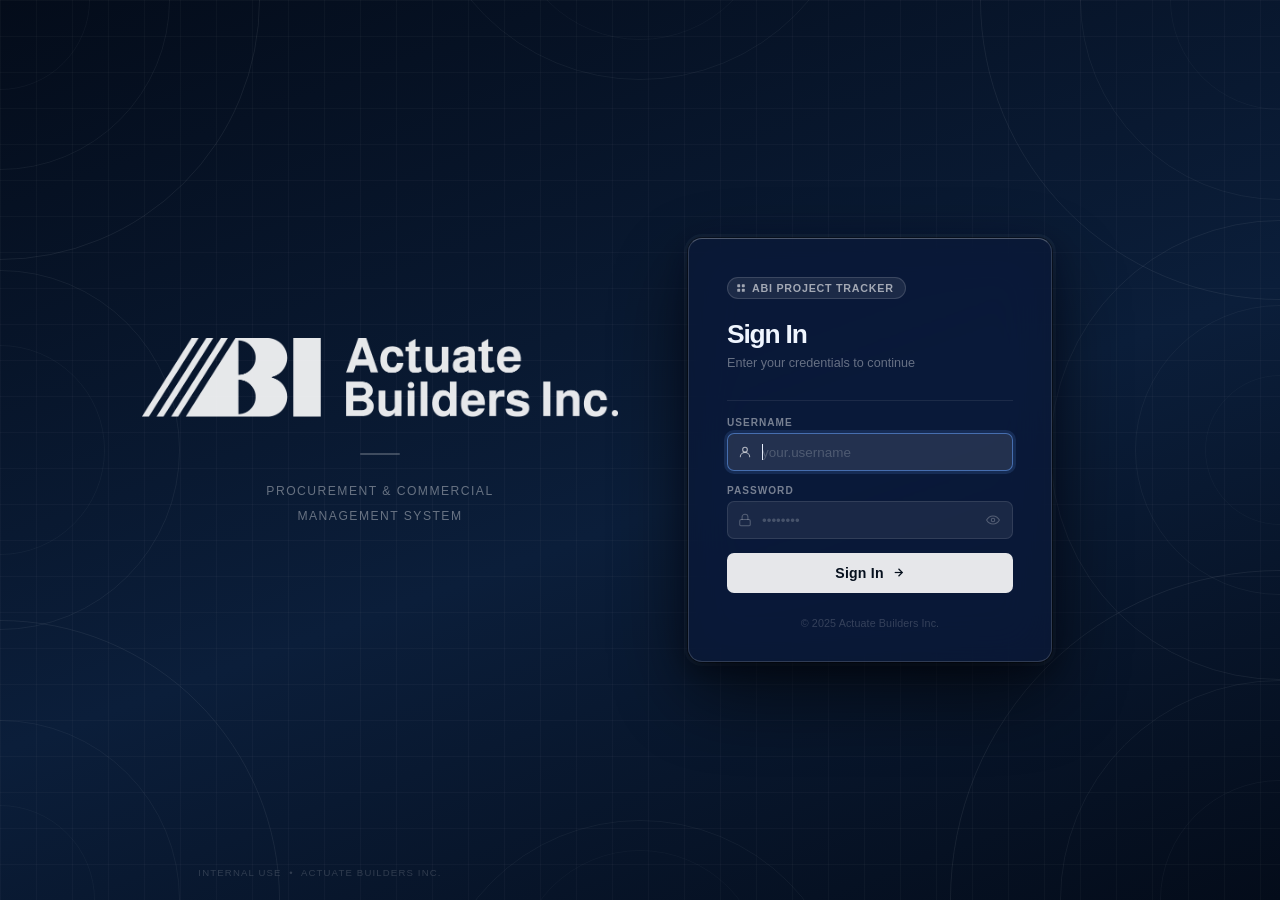
==== commit 66ab75ee: "Add files via upload" ====
--- a/audit.html
+++ b/audit.html
@@ -68,7 +68,6 @@
     ABI Project Tracker &mdash; Audit Log &nbsp;&bull;&nbsp; <a href="projects.html" style="color:var(--text-light);text-decoration:none;">All Projects &rarr;</a>
   </footer>
 
-  <script src="js/backend.js"></script>
   <script src="js/auth.js"></script>
   <script src="js/store.js"></script>
   <script src="js/audit-admin.js"></script>
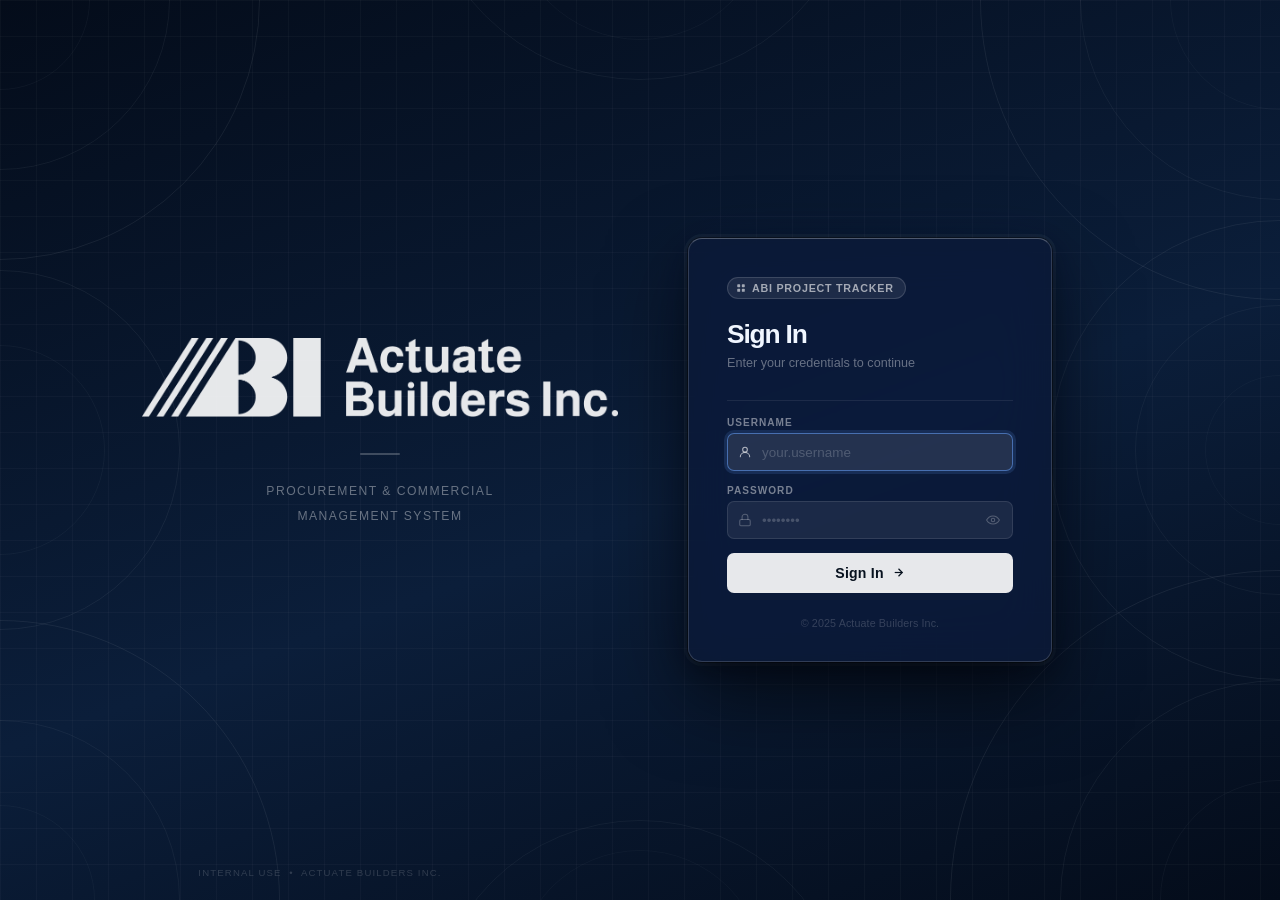
==== commit 85abc1e8: "Add files via upload" ====
--- a/audit.html
+++ b/audit.html
@@ -68,6 +68,7 @@
     ABI Project Tracker &mdash; Audit Log &nbsp;&bull;&nbsp; <a href="projects.html" style="color:var(--text-light);text-decoration:none;">All Projects &rarr;</a>
   </footer>
 
+  <script src="js/backend.js"></script>
   <script src="js/auth.js"></script>
   <script src="js/store.js"></script>
   <script src="js/audit-admin.js"></script>
